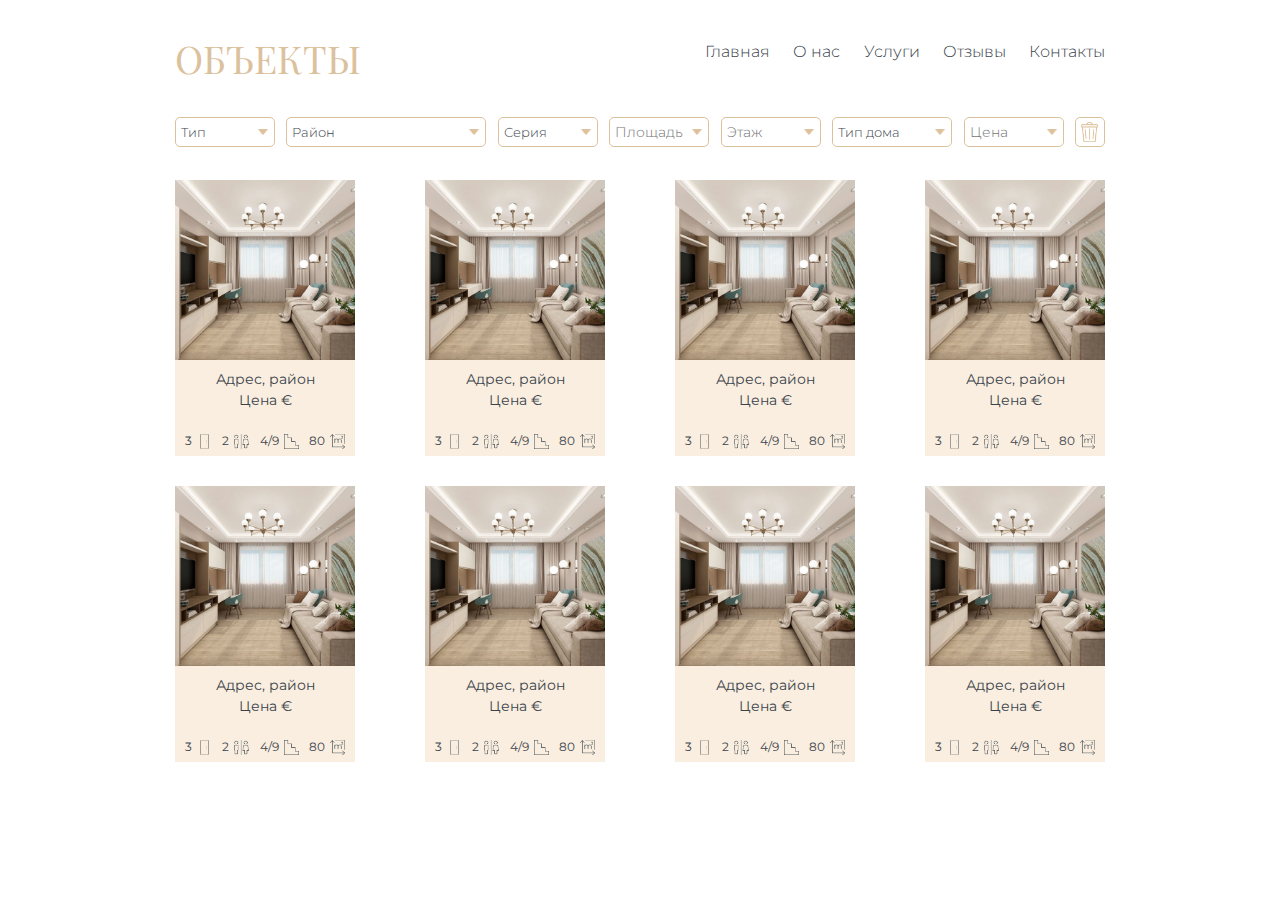
==== properties.html @ 1dbafa7e "Add styling to single_property.html" ====
<!DOCTYPE html>
<html lang="en">
  <head>
    <meta charset="UTF-8" />
    <meta name="viewport" content="width=device-width, initial-scale=1.0" />
    <link href="/styles/pages.css" rel="stylesheet" />
    <link
      href="https://fonts.googleapis.com/css2?family=Montserrat:ital,wght@0,100..900;1,100..900&family=Playfair+Display+SC:ital,wght@0,400;0,700;0,900;1,400;1,700;1,900&family=Playfair:ital,opsz,wght@0,5..1200,300..900;1,5..1200,300..900&display=swap"
      rel="stylesheet"
    />
    <title>Vita Estate Properties</title>
  </head>
  <body>
    <main>
      <section class="filter_section">
        <div>
            <h1 class="gallery_heading">ОБЪЕКТЫ</h1>
            <nav class="properties_navigation">
                <ul class="nav_options">
                  <li><a href="index.html#home">Главная</a></li>
                  <li><a href="index.html#about">О нас</a></li>
                  <li><a href="index.html#services">Услуги</a></li>
                  <li><a href="index.html#feedback">Отзывы</a></li>
                  <li><a href="index.html#contact">Контакты</a></li>
                </ul>
              </nav>
        </div>
        <fieldset class="filter">
          <!-- <label for="type">Тип</label> -->
          <select
            class="filter_type"
            id="type_category"
            name="type"
            placeholder="Тип"
            aria-label="type"
          >
            <option value="" disabled selected>Тип</option>
            <option value="Серийные пр.">Серийные пр.</option>
            <option value="Новые пр.">Новые пр.</option>
            <option value="Дома">Дома</option>
            <option value="Участки">Участки</option>
            <option value="Все">Все</option>
          </select>

          <!-- <label for="region">Район:</label> -->
          <select
            class="filter_region"
            id="region"
            name="region"
            placeholder="Район: "
            aria-label="region"
          >
            <option value="" disabled selected>Район</option>
            <option value="Центр">Центр</option>
            <option value="Агенскалнс">Агенскалнс</option>
            <option value="Аплокциемс">Аплокциемс</option>
            <option value="Берги">Берги</option>
            <option value="Биекенсала">Биекенсала</option>
            <option value="Биерини">Биерини</option>
            <option value="Болдерая">Болдерая</option>
            <option value="Брекши">Брекши</option>
            <option value="Вецаки">Вецаки</option>
            <option value="Вецдаугава">Вецдаугава</option>
            <option value="Вецмилгравис">Вецмилгравис</option>
            <option value="Вецрига">Вецрига</option>
            <option value="Волери">Волери</option>
            <option value="Гризинькалнс">Гризинькалнс</option>
            <option value="Дарзини">Дарзини</option>
            <option value="Дарзциемс">Дарзциемс</option>
            <option value="Даугавгрива">Даугавгрива</option>
            <option value="Дзегужкалнс">Дзегужкалнс</option>
            <option value="Дрейлини">Дрейлини</option>
            <option value="Закюсала">Закюсала</option>
            <option value="Засулаукс">Засулаукс</option>
            <option value="Зиепниекалнс">Зиепниекалнс</option>
            <option value="Золитуде">Золитуде</option>
            <option value="Ильгюциемс">Ильгюциемс</option>
            <option value="Иманта">Иманта</option>
            <option value="Катлакалнс">Катлакалнс</option>
            <option value="Кенгарагс">Кенгарагс</option>
            <option value="Кипсала">Кипсала</option>
            <option value="Кливерсала">Кливерсала</option>
            <option value="Кундзиньсала">Кундзиньсала</option>
            <option value="Луцавсала">Луцавсала</option>
            <option value="Мангали">Мангали</option>
            <option value="Мангальсала">Мангальсала</option>
            <option value="Межапарк">Межапарк</option>
            <option value="Межциемс">Межциемс</option>
            <option value="Плявниеки">Плявниеки</option>
            <option value="Пурвциемс">Пурвциемс</option>
            <option value="р-н ул. Краста">р-н ул. Краста</option>
            <option value="р-н ул. Латгалес">р-н ул. Латгалес</option>
            <option value="Румбула">Румбула</option>
            <option value="Саркандаугава">Саркандаугава</option>
            <option value="Тейка">Тейка</option>
            <option value="Торнякалнс">Торнякалнс</option>
            <option value="Трисциемс">Трисциемс</option>
            <option value="Чиекуркалнс">Чиекуркалнс</option>
            <option value="Шампетерис-Плескодале">Шампетерис-Плескодале</option>
            <option value="Шкиротава">Шкиротава</option>
            <option value="Югла">Югла</option>
            <option value="Яняварти">Яняварти</option>
            <option value="Яунмилгравис">Яунмилгравис</option>
            <option value="Яунциемс">Яунциемс</option>
            <option value="VEF">VEF</option>
            <option value="Другой">Другой</option>
            <option value="Все">Все</option>
          </select>

          <!-- <label for="housing_series">Серия</label> -->
          <select
            class="filter_series"
            id="housing_series"
            name="series"
            placeholder="Серия"
            aria-label="housing series"
          >
            <option value="" disabled selected>Серия</option>
            <option value="103">103</option>
            <option value="104">104</option>
            <option value="119">119</option>
            <option value="467">467</option>
            <option value="602">602</option>
            <option value="Дов. дом">Дов. дом</option>
            <option value="Лит. пр.">Лит. пр.</option>
            <option value="М. сем.">М. сем.</option>
            <option value="Рекон.">Рекон.</option>
            <option value="Спец. пр.">Спец. пр.</option>
            <option value="Сталинка">Сталинка</option>
            <option value="Хрущ.">Хрущ.</option>
            <option value="Ч. дом">Ч. дом</option>
            <option value="Чеш. пр.">Чеш. пр.</option>
            <option value="Нов.">Нов.</option>
            <option value="Все">Все</option>
          </select>

          <!-- <label for="filter_area">Площадь: </label> -->
          <input
            class="filter_area"
            type="number"
            id="filter_area"
            name="area"
            min="1"
            max="99999999"
            placeholder="Площадь"
            aria-label="area"
          />

          <!-- <label for="level">Этаж</label> -->
          <input
            class="filter_level"
            type="number"
            id="level"
            name="level"
            placeholder="Этаж"
            aria-label="level"
          />

          <!-- <label for="housing_type">Тип дома</label> -->
          <select
            class="filter_housing_type"
            id="housing_type"
            name="housing type"
            placeholder="Тип дома"
            aria-label="housing type"
          >
            <option value="" disabled selected>Тип дома</option>
            <option value="Кирпичный">Кирпичный</option>
            <option value="Панельный">Панельный</option>
            <option value="Газоблок">Газоблок</option>
            <option value="Деревянный">Деревянный</option>
            <option value="Модульный">Модульный</option>
            <option value="Контейнер">Контейнер</option>
            <option value="Другое">Другое</option>
            <option value="Все">Все</option>
          </select>

          <!-- <label for="filter_price">Цена: </label> -->
          <input
            class="filter_price"
            type="number"
            id="filter_price"
            name="price"
            min="1"
            max="99999999"
            placeholder="Цена"
            aria-label="price"
          />

          <button class="bin" type="reset" aria-label="reset filter">
            <img
              src="/resources/Окно объекты/мусорник.png"
              alt="reset filter"
            />
          </button>
        </fieldset>
      </section>

      <section class="short_preview gallery">
        <article>
          <a href="">
            <img
              src="/resources/Блок 4 - Объекты/dizain-kvartir-4.webp"
              alt="apartment inside view"
            />
          </a>
          <p>
            Адрес, район<br />
            Цена €
          </p>
          <div class="property_icons">
            <span>
              <p>3</p>
              <img
                src="/resources/Блок 4 - Объекты/дверь.png"
                alt="door icon"
              />
            </span>

            <span>
              <p>2</p>
              <img
                src="/resources/Блок 4 - Объекты/санузел.png"
                alt="wc icon"
              />
            </span>

            <span>
              <p>4/9</p>
              <img
                src="/resources/Блок 4 - Объекты/этаж.png"
                alt="ladder icon"
              />
            </span>

            <span>
              <p>80</p>
              <img
                src="/resources/Блок 4 - Объекты/площадь.png"
                alt="area icon"
              />
            </span>
          </div>
        </article>

        <article>
          <a href="">
            <img
              src="/resources/Блок 4 - Объекты/dizain-kvartir-4.webp"
              alt="apartment inside view"
            />
          </a>
          <p>
            Адрес, район<br />
            Цена €
          </p>
          <div class="property_icons">
            <span>
              <p>3</p>
              <img
                src="/resources/Блок 4 - Объекты/дверь.png"
                alt="door icon"
              />
            </span>

            <span>
              <p>2</p>
              <img
                src="/resources/Блок 4 - Объекты/санузел.png"
                alt="wc icon"
              />
            </span>

            <span>
              <p>4/9</p>
              <img
                src="/resources/Блок 4 - Объекты/этаж.png"
                alt="ladder icon"
              />
            </span>

            <span>
              <p>80</p>
              <img
                src="/resources/Блок 4 - Объекты/площадь.png"
                alt="area icon"
              />
            </span>
          </div>
        </article>

        <article>
          <a href="">
            <img
              src="/resources/Блок 4 - Объекты/dizain-kvartir-4.webp"
              alt="apartment inside view"
            />
          </a>
          <p>
            Адрес, район<br />
            Цена €
          </p>
          <div class="property_icons">
            <span>
              <p>3</p>
              <img
                src="/resources/Блок 4 - Объекты/дверь.png"
                alt="door icon"
              />
            </span>

            <span>
              <p>2</p>
              <img
                src="/resources/Блок 4 - Объекты/санузел.png"
                alt="wc icon"
              />
            </span>

            <span>
              <p>4/9</p>
              <img
                src="/resources/Блок 4 - Объекты/этаж.png"
                alt="ladder icon"
              />
            </span>

            <span>
              <p>80</p>
              <img
                src="/resources/Блок 4 - Объекты/площадь.png"
                alt="area icon"
              />
            </span>
          </div>
        </article>

        <article>
          <a href="">
            <img
              src="/resources/Блок 4 - Объекты/dizain-kvartir-4.webp"
              alt="apartment inside view"
            />
          </a>
          <p>
            Адрес, район<br />
            Цена €
          </p>
          <div class="property_icons">
            <span>
              <p>3</p>
              <img
                src="/resources/Блок 4 - Объекты/дверь.png"
                alt="door icon"
              />
            </span>

            <span>
              <p>2</p>
              <img
                src="/resources/Блок 4 - Объекты/санузел.png"
                alt="wc icon"
              />
            </span>

            <span>
              <p>4/9</p>
              <img
                src="/resources/Блок 4 - Объекты/этаж.png"
                alt="ladder icon"
              />
            </span>

            <span>
              <p>80</p>
              <img
                src="/resources/Блок 4 - Объекты/площадь.png"
                alt="area icon"
              />
            </span>
          </div>
        </article>

        <article>
          <a href="">
            <img
              src="/resources/Блок 4 - Объекты/dizain-kvartir-4.webp"
              alt="apartment inside view"
            />
          </a>
          <p>
            Адрес, район<br />
            Цена €
          </p>
          <div class="property_icons">
            <span>
              <p>3</p>
              <img
                src="/resources/Блок 4 - Объекты/дверь.png"
                alt="door icon"
              />
            </span>

            <span>
              <p>2</p>
              <img
                src="/resources/Блок 4 - Объекты/санузел.png"
                alt="wc icon"
              />
            </span>

            <span>
              <p>4/9</p>
              <img
                src="/resources/Блок 4 - Объекты/этаж.png"
                alt="ladder icon"
              />
            </span>

            <span>
              <p>80</p>
              <img
                src="/resources/Блок 4 - Объекты/площадь.png"
                alt="area icon"
              />
            </span>
          </div>
        </article>

        <article>
          <a href="">
            <img
              src="/resources/Блок 4 - Объекты/dizain-kvartir-4.webp"
              alt="apartment inside view"
            />
          </a>
          <p>
            Адрес, район<br />
            Цена €
          </p>
          <div class="property_icons">
            <span>
              <p>3</p>
              <img
                src="/resources/Блок 4 - Объекты/дверь.png"
                alt="door icon"
              />
            </span>

            <span>
              <p>2</p>
              <img
                src="/resources/Блок 4 - Объекты/санузел.png"
                alt="wc icon"
              />
            </span>

            <span>
              <p>4/9</p>
              <img
                src="/resources/Блок 4 - Объекты/этаж.png"
                alt="ladder icon"
              />
            </span>

            <span>
              <p>80</p>
              <img
                src="/resources/Блок 4 - Объекты/площадь.png"
                alt="area icon"
              />
            </span>
          </div>
        </article>

        <article>
          <a href="">
            <img
              src="/resources/Блок 4 - Объекты/dizain-kvartir-4.webp"
              alt="apartment inside view"
            />
          </a>
          <p>
            Адрес, район<br />
            Цена €
          </p>
          <div class="property_icons">
            <span>
              <p>3</p>
              <img
                src="/resources/Блок 4 - Объекты/дверь.png"
                alt="door icon"
              />
            </span>

            <span>
              <p>2</p>
              <img
                src="/resources/Блок 4 - Объекты/санузел.png"
                alt="wc icon"
              />
            </span>

            <span>
              <p>4/9</p>
              <img
                src="/resources/Блок 4 - Объекты/этаж.png"
                alt="ladder icon"
              />
            </span>

            <span>
              <p>80</p>
              <img
                src="/resources/Блок 4 - Объекты/площадь.png"
                alt="area icon"
              />
            </span>
          </div>
        </article>

        <article>
          <a href="">
            <img
              src="/resources/Блок 4 - Объекты/dizain-kvartir-4.webp"
              alt="apartment inside view"
            />
          </a>
          <p>
            Адрес, район<br />
            Цена €
          </p>
          <div class="property_icons">
            <span>
              <p>3</p>
              <img
                src="/resources/Блок 4 - Объекты/дверь.png"
                alt="door icon"
              />
            </span>

            <span>
              <p>2</p>
              <img
                src="/resources/Блок 4 - Объекты/санузел.png"
                alt="wc icon"
              />
            </span>

            <span>
              <p>4/9</p>
              <img
                src="/resources/Блок 4 - Объекты/этаж.png"
                alt="ladder icon"
              />
            </span>

            <span>
              <p>80</p>
              <img
                src="/resources/Блок 4 - Объекты/площадь.png"
                alt="area icon"
              />
            </span>
          </div>
        </article>
      </section>
    </main>

    <script src="js/script.js"></script>
  </body>
</html>
---- styles/pages.css ----
/* ================================
   PROPERTIES.HTML PAGE STYLING
   ================================ */
* {
    margin: 0;
    padding: 0;
}

html {
    scroll-behavior: smooth;
    background-color: #FFFFFF;
}

body {
    width: 100vw;
    overflow-x: hidden;
}

main {
    display: flex;
    flex-direction: column;
    align-items: center;
    justify-content: center;
    width: 1000px;
    margin: 0 auto;
}

.filter_section {
    display: flex;
    flex-direction: column;
    align-items: center;
    height: 150px;
    margin-top: 30px;
}

.filter_section > div {
    display: flex;
    align-items: center;
    justify-content: space-between;
    flex-wrap: wrap;
    width: 930px;
}

.properties_navigation {
    margin-bottom: 45px;
}

.properties_navigation .nav_options {
    width: 400px;
}

.nav_options {
    display: flex;
    justify-content: space-between;
    align-items: center;
    width: 550px;
}

.nav_options li {
    list-style-type: none;
    text-shadow: 1px 1px 1px rgb(119, 119, 119);
}

a {
    text-decoration: none;
    color: white;
    font-family: 'Montserrat', sans-serif;
}

.properties_navigation a {
    color: #39434C;
    text-shadow: none;
    font-weight: 300;
}

.short_preview {
    display: flex;
    justify-content: space-around;
    width: 850px;
}

.short_preview img {
    width: 180px;
    height: auto;
    transition: transform 0.3s ease, opacity 0.3s ease;
}

.short_preview img:hover {
    cursor: pointer;
    transform: scale(1.1);
    opacity: 1;
}

.short_preview p {
    font-family: 'Montserrat', sans-serif;
    font-size: 14px;
    line-height: 150%;
    color: #39434C;
    margin: 5px 0;
    text-align: center;
}

.short_preview > div {
    width: 180px;
    height: 280px;
    background: white;
}

.property_icons img {
    width: 15px;
    height: 15px;
}

.property_icons {
    display: flex;
    justify-content: space-around;
    margin: 15px 5px 0;
    height: 30px;
}

.property_icons p {
    font-size: 12px;
    margin-right: 5px;
}

.property_icons span {
    display: flex;
    align-items: center;
}

.gallery {
    width: 950px;
    flex-wrap: wrap;
    align-items: center;
    gap: 30px 50px;
}

.gallery_heading {
    font-family: 'Playfair Display SC';
    font-weight: 100;
    font-size: 38px;
    color: #DCC19D;
    margin-bottom: 30px;
    line-height: 150%;
}

.gallery article {
    background-color: rgb(249, 238, 223);
}

/* Filter field styling */
.filter {
    display: flex;
    align-items: center;
    justify-content: space-between;
    border: none;
    width: 930px;
}

.filter select,
.filter input {
    box-sizing: border-box;
    border: #DCC19D solid 1px;
    border-radius: 5px;
    appearance: none;
    -webkit-appearance: none;
    -moz-appearance: none;
    padding-left: 5px;
    cursor: pointer;
    background: url('/resources/Окно\ объекты/галочка для выбора фильтра.png') no-repeat right 6px center;
    background-size: 10px;
    font-family: 'Montserrat',sans-serif;
    color: #39434C;
    height: 30px;
    font-weight: 300;
    padding-right: 20px;
}

.bin img {
    width: 17px;
    height: 20px;
}

.bin {
    box-sizing: border-box;
    border: #DCC19D solid 1px;
    border-radius: 5px;
    width: 30px;
    height: 30px;
    display: flex;
    align-items: center;
    justify-content: center;
    background-color: white;
}

.filter_region {
    width: 200px;
}

select::-ms-expand {
    display: none;
}

.filter_type,
.filter_series {
    width: 100px;
}

.filter_housing_type {
    width: 120px;
}

.filter_area,
.filter_level,
.filter_price {
    all: unset;
    width: 100px;
    padding: 0 5px 1px;
}

.filter_area::placeholder,
.filter_level::placeholder,
.filter_price::placeholder {
    font-size: 14px;
    margin-left: 5px;
}

input[type="number"]::-webkit-inner-spin-button,
input[type="number"]::-webkit-outer-spin-button {
  -webkit-appearance: none;
  margin: 0;
}

input[type="number"] {
    -moz-appearance: textfield;
  }

/* ================================
   SINGLE_PROPERTY.HTML PAGE STYLING
   ================================ */

.navigation {
    margin: 41px 0 30px;
    position: relative;
    left: 214px;
}

.navigation > .nav_options {
    width: 500px;
}

.main_photo {
    display: flex;
    width: 94%;
    height: 350px;
    justify-content: space-between;
    align-items: center;
}

.main_photo img {
    width: 500px;
    height: auto;
}

.description {
    width: 400px;
    height: 300px;
    display: flex;
    flex-direction: column;
    font-family: 'Montserrat', sans-serif;
    color: #39434C;
}

h5 {
    font-family: 'Montserrat', sans-serif;
    font-size: 26px;
    font-weight: 400;
}

.description > p {
    font-size: 14px;
    margin-top: 3px;
    margin-bottom: 30px;
}

.apartment_specs {
    width: 400px;
    display: flex;
    flex-wrap: wrap;
    justify-content: space-between;
}

.apartment_specs span {
    height: 50px;
    width: 190px;
    display: flex;
    align-items: center;
    font-size: 12px;
}

.apartment_specs p {
    margin-left: 7px;
}

.apartment_specs img {
    width: 30px;
    height: 30px;
}

.all_photo {
    width: inherit;
    display: flex;
    justify-content: space-between;
    margin: 15px 0 20px;
}

.all_photo img {
    width: 120px;
    height: auto;
    transition: transform 0.3s ease, opacity 0.3s ease;
}

.all_photo img:hover {
    cursor: pointer;
    transform: scale(1.1);
    opacity: 1;
}

.property_description {
    font-family: 'Montserrat', sans-serif;
    color: #39434C;
}

.property_description p {
    margin-bottom: 16px;
    text-align: justify;
}

.property_location {
    margin: 20px 0 30px;
}

/* ================================
   FOOTER SECTION STYLING
   ================================ */
footer {
    background-color: #39434C;
    display: flex;
    align-items: flex-end;
    justify-content: space-between;
    padding: 10px 30px 20px;
    width: 100vw;
}

footer p {
    font-family: 'Montserrat', sans-serif;
    color: #E5E3E3;
    font-weight: 200;
}

.left {
    display: flex;
    flex-direction: column;
    align-items: flex-start;
    margin-left: 20px;
}

.footer_logo {
    width: 148px;
    height: auto;
    margin: 10px 0 15px;
}

.phone,
.email {
    margin-bottom: 10px;
    font-weight: 400;
}

.right {
    display: flex;
    flex-direction: column;
    align-items: flex-end;
    text-align: right;
    margin-right: 20px;
}

.right > p {
    margin-top: 50px; 
}
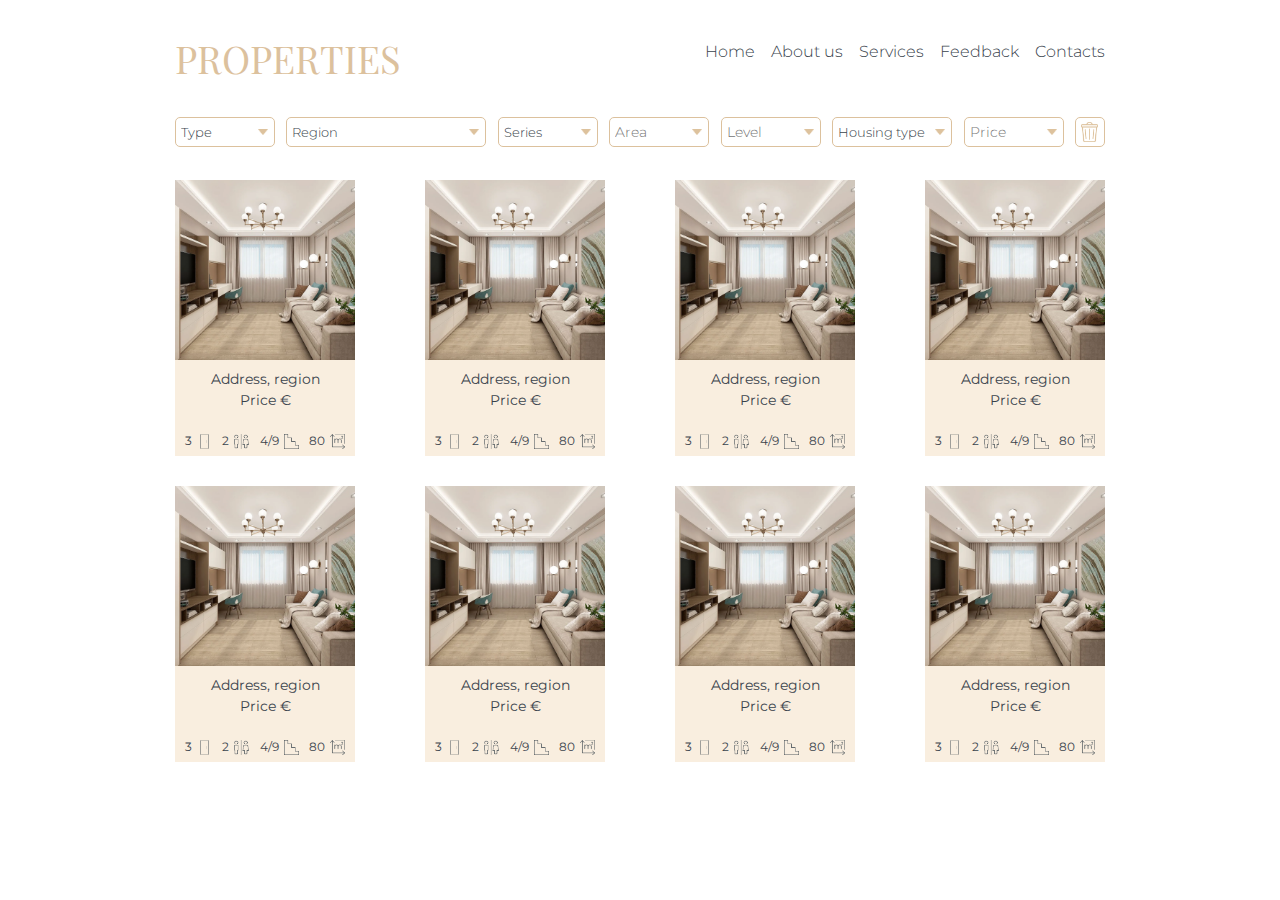
==== commit 0908a8c9: "Add english text" ====
--- a/properties.html
+++ b/properties.html
@@ -14,14 +14,14 @@
     <main>
       <section class="filter_section">
         <div>
-            <h1 class="gallery_heading">ОБЪЕКТЫ</h1>
+            <h1 class="gallery_heading">PROPERTIES</h1>
             <nav class="properties_navigation">
                 <ul class="nav_options">
-                  <li><a href="index.html#home">Главная</a></li>
-                  <li><a href="index.html#about">О нас</a></li>
-                  <li><a href="index.html#services">Услуги</a></li>
-                  <li><a href="index.html#feedback">Отзывы</a></li>
-                  <li><a href="index.html#contact">Контакты</a></li>
+                  <li><a href="index.html#home">Home</a></li>
+                  <li><a href="index.html#about">About us</a></li>
+                  <li><a href="index.html#services">Services</a></li>
+                  <li><a href="index.html#feedback">Feedback</a></li>
+                  <li><a href="index.html#contact">Contacts</a></li>
                 </ul>
               </nav>
         </div>
@@ -31,110 +31,110 @@
             class="filter_type"
             id="type_category"
             name="type"
-            placeholder="Тип"
+            placeholder="Type"
             aria-label="type"
           >
-            <option value="" disabled selected>Тип</option>
-            <option value="Серийные пр.">Серийные пр.</option>
-            <option value="Новые пр.">Новые пр.</option>
-            <option value="Дома">Дома</option>
-            <option value="Участки">Участки</option>
-            <option value="Все">Все</option>
+            <option value="" disabled selected>Type</option>
+            <option value="Serial pr.">Serial pr.</option>
+            <option value="New pr.">New pr.</option>
+            <option value="Houses">Houses</option>
+            <option value="Land">Land</option>
+            <option value="Все">All</option>
           </select>
 
-          <!-- <label for="region">Район:</label> -->
+          <!-- <label for="region">Region:</label> -->
           <select
             class="filter_region"
             id="region"
             name="region"
-            placeholder="Район: "
+            placeholder="Region: "
             aria-label="region"
           >
-            <option value="" disabled selected>Район</option>
-            <option value="Центр">Центр</option>
-            <option value="Агенскалнс">Агенскалнс</option>
-            <option value="Аплокциемс">Аплокциемс</option>
-            <option value="Берги">Берги</option>
-            <option value="Биекенсала">Биекенсала</option>
-            <option value="Биерини">Биерини</option>
-            <option value="Болдерая">Болдерая</option>
-            <option value="Брекши">Брекши</option>
-            <option value="Вецаки">Вецаки</option>
-            <option value="Вецдаугава">Вецдаугава</option>
-            <option value="Вецмилгравис">Вецмилгравис</option>
-            <option value="Вецрига">Вецрига</option>
-            <option value="Волери">Волери</option>
-            <option value="Гризинькалнс">Гризинькалнс</option>
-            <option value="Дарзини">Дарзини</option>
-            <option value="Дарзциемс">Дарзциемс</option>
-            <option value="Даугавгрива">Даугавгрива</option>
-            <option value="Дзегужкалнс">Дзегужкалнс</option>
-            <option value="Дрейлини">Дрейлини</option>
-            <option value="Закюсала">Закюсала</option>
-            <option value="Засулаукс">Засулаукс</option>
-            <option value="Зиепниекалнс">Зиепниекалнс</option>
-            <option value="Золитуде">Золитуде</option>
-            <option value="Ильгюциемс">Ильгюциемс</option>
-            <option value="Иманта">Иманта</option>
-            <option value="Катлакалнс">Катлакалнс</option>
-            <option value="Кенгарагс">Кенгарагс</option>
-            <option value="Кипсала">Кипсала</option>
-            <option value="Кливерсала">Кливерсала</option>
-            <option value="Кундзиньсала">Кундзиньсала</option>
-            <option value="Луцавсала">Луцавсала</option>
-            <option value="Мангали">Мангали</option>
-            <option value="Мангальсала">Мангальсала</option>
-            <option value="Межапарк">Межапарк</option>
-            <option value="Межциемс">Межциемс</option>
-            <option value="Плявниеки">Плявниеки</option>
-            <option value="Пурвциемс">Пурвциемс</option>
-            <option value="р-н ул. Краста">р-н ул. Краста</option>
-            <option value="р-н ул. Латгалес">р-н ул. Латгалес</option>
-            <option value="Румбула">Румбула</option>
-            <option value="Саркандаугава">Саркандаугава</option>
-            <option value="Тейка">Тейка</option>
-            <option value="Торнякалнс">Торнякалнс</option>
-            <option value="Трисциемс">Трисциемс</option>
-            <option value="Чиекуркалнс">Чиекуркалнс</option>
-            <option value="Шампетерис-Плескодале">Шампетерис-Плескодале</option>
-            <option value="Шкиротава">Шкиротава</option>
-            <option value="Югла">Югла</option>
-            <option value="Яняварти">Яняварти</option>
-            <option value="Яунмилгравис">Яунмилгравис</option>
-            <option value="Яунциемс">Яунциемс</option>
+            <option value="" disabled selected>Region</option>
+            <option value="Center">Center</option>
+            <option value="Agenskalns">Agenskalns</option>
+            <option value="Aplokciems">Aplokciems</option>
+            <option value="Bergi">Bergi</option>
+            <option value="Biekensala">Biekensala</option>
+            <option value="Bierini">Bierini</option>
+            <option value="Bolderaja">Bolderaja</option>
+            <option value="Breksi">Breksi</option>
+            <option value="Vecaki">Vecaki</option>
+            <option value="Vecdaugava">Vecdaugava</option>
+            <option value="Vecmilgravis">Vecmilgravis</option>
+            <option value="Vecriga">Vecriga</option>
+            <option value="Voleri">Voleri</option>
+            <option value="Grizinkalns">Grizinkalns</option>
+            <option value="Darzini">Darzini</option>
+            <option value="Darzciems">Darzciems</option>
+            <option value="Daugavgriva">Daugavgriva</option>
+            <option value="Dzeguzkalns">Dzeguzkalns</option>
+            <option value="Dreilini">Dreilini</option>
+            <option value="Zakusala">Zakusala</option>
+            <option value="Zasulauks">Zasulauks</option>
+            <option value="Ziepniekalns">Ziepniekalns</option>
+            <option value="Zolitude">Zolitude</option>
+            <option value="Ilguciems">Ilguciems</option>
+            <option value="Imanta">Imanta</option>
+            <option value="Katlakalns">Katlakalns</option>
+            <option value="Kengarags">Kengarags</option>
+            <option value="Kipsala">Kipsala</option>
+            <option value="Kliversala">Kliversala</option>
+            <option value="Kundzinsala">Kundzinsala</option>
+            <option value="Lucavsala">Lucavsala</option>
+            <option value="Mangali">Mangali</option>
+            <option value="Mangalsala">Mangalsala</option>
+            <option value="Mezaparks">Mezaparks</option>
+            <option value="Mezciems">Mezciems</option>
+            <option value="Plavnieki">Plavnieki</option>
+            <option value="Purvciems">Purvciems</option>
+            <option value="Krasta st.">Krasta st.</option>
+            <option value="Latgales st.">Latgales st.</option>
+            <option value="Rumbula">Rumbula</option>
+            <option value="Sarkandaugava">Sarkandaugava</option>
+            <option value="Teika">Teika</option>
+            <option value="Tornakalns">Tornakalns</option>
+            <option value="Trisciems">Trisciems</option>
+            <option value="Ciekurkalns">Ciekurkalns</option>
+            <option value="Sampeteris-Pleskodale">Sampeteris-Pleskodale</option>
+            <option value="Skirotava">Skirotava</option>
+            <option value="Jugla">Jugla</option>
+            <option value="Janavarti">Janavarti</option>
+            <option value="Jaunmilgravis">Jaunmilgravis</option>
+            <option value="Jaunciems">Jaunciems</option>
             <option value="VEF">VEF</option>
-            <option value="Другой">Другой</option>
-            <option value="Все">Все</option>
+            <option value="Other">Other</option>
+            <option value="All">All</option>
           </select>
 
-          <!-- <label for="housing_series">Серия</label> -->
+          <!-- <label for="housing_series">Series</label> -->
           <select
             class="filter_series"
             id="housing_series"
             name="series"
-            placeholder="Серия"
+            placeholder="Series"
             aria-label="housing series"
           >
-            <option value="" disabled selected>Серия</option>
+            <option value="" disabled selected>Series</option>
             <option value="103">103</option>
             <option value="104">104</option>
             <option value="119">119</option>
             <option value="467">467</option>
             <option value="602">602</option>
-            <option value="Дов. дом">Дов. дом</option>
-            <option value="Лит. пр.">Лит. пр.</option>
-            <option value="М. сем.">М. сем.</option>
-            <option value="Рекон.">Рекон.</option>
-            <option value="Спец. пр.">Спец. пр.</option>
-            <option value="Сталинка">Сталинка</option>
-            <option value="Хрущ.">Хрущ.</option>
-            <option value="Ч. дом">Ч. дом</option>
-            <option value="Чеш. пр.">Чеш. пр.</option>
-            <option value="Нов.">Нов.</option>
-            <option value="Все">Все</option>
+            <option value="Pre-war house">Pre-war house</option>
+            <option value="Lit. pr.">Lit. pr.</option>
+            <option value="Small fam.">Small fam.</option>
+            <option value="Recon.">Recon.</option>
+            <option value="Special. pr.">Special. pr.</option>
+            <option value="Stalinka">Stalinka</option>
+            <option value="Hrush.">Hrush.</option>
+            <option value="Private">Private</option>
+            <option value="Czech. pr.">Czech. pr.</option>
+            <option value="New">New</option>
+            <option value="All">All</option>
           </select>
 
-          <!-- <label for="filter_area">Площадь: </label> -->
+          <!-- <label for="filter_area">Area: </label> -->
           <input
             class="filter_area"
             type="number"
@@ -142,40 +142,40 @@
             name="area"
             min="1"
             max="99999999"
-            placeholder="Площадь"
+            placeholder="Area"
             aria-label="area"
           />
 
-          <!-- <label for="level">Этаж</label> -->
+          <!-- <label for="level">Level</label> -->
           <input
             class="filter_level"
             type="number"
             id="level"
             name="level"
-            placeholder="Этаж"
+            placeholder="Level"
             aria-label="level"
           />
 
-          <!-- <label for="housing_type">Тип дома</label> -->
+          <!-- <label for="housing_type">Housing type</label> -->
           <select
             class="filter_housing_type"
             id="housing_type"
             name="housing type"
-            placeholder="Тип дома"
+            placeholder="Housung type"
             aria-label="housing type"
           >
-            <option value="" disabled selected>Тип дома</option>
-            <option value="Кирпичный">Кирпичный</option>
-            <option value="Панельный">Панельный</option>
-            <option value="Газоблок">Газоблок</option>
-            <option value="Деревянный">Деревянный</option>
-            <option value="Модульный">Модульный</option>
-            <option value="Контейнер">Контейнер</option>
-            <option value="Другое">Другое</option>
-            <option value="Все">Все</option>
+            <option value="" disabled selected>Housing type</option>
+            <option value="Brick">Brick</option>
+            <option value="Panel">Panel</option>
+            <option value="Gas bock">Gas bock</option>
+            <option value="Wooden">Wooden</option>
+            <option value="Modular">Modular</option>
+            <option value="Container">Container</option>
+            <option value="Other">Other</option>
+            <option value="All">All</option>
           </select>
 
-          <!-- <label for="filter_price">Цена: </label> -->
+          <!-- <label for="filter_price">Price: </label> -->
           <input
             class="filter_price"
             type="number"
@@ -183,7 +183,7 @@
             name="price"
             min="1"
             max="99999999"
-            placeholder="Цена"
+            placeholder="Price"
             aria-label="price"
           />
 
@@ -205,8 +205,8 @@
             />
           </a>
           <p>
-            Адрес, район<br />
-            Цена €
+            Address, region<br />
+            Price €
           </p>
           <div class="property_icons">
             <span>
@@ -251,8 +251,8 @@
             />
           </a>
           <p>
-            Адрес, район<br />
-            Цена €
+            Address, region<br />
+            Price €
           </p>
           <div class="property_icons">
             <span>
@@ -297,8 +297,8 @@
             />
           </a>
           <p>
-            Адрес, район<br />
-            Цена €
+            Address, region<br />
+            Price €
           </p>
           <div class="property_icons">
             <span>
@@ -343,8 +343,8 @@
             />
           </a>
           <p>
-            Адрес, район<br />
-            Цена €
+            Address, region<br />
+            Price €
           </p>
           <div class="property_icons">
             <span>
@@ -389,8 +389,8 @@
             />
           </a>
           <p>
-            Адрес, район<br />
-            Цена €
+            Address, region<br />
+            Price €
           </p>
           <div class="property_icons">
             <span>
@@ -435,100 +435,100 @@
             />
           </a>
           <p>
-            Адрес, район<br />
-            Цена €
-          </p>
-          <div class="property_icons">
-            <span>
-              <p>3</p>
-              <img
-                src="/resources/Блок 4 - Объекты/дверь.png"
-                alt="door icon"
-              />
-            </span>
-
-            <span>
-              <p>2</p>
-              <img
-                src="/resources/Блок 4 - Объекты/санузел.png"
-                alt="wc icon"
-              />
-            </span>
-
-            <span>
-              <p>4/9</p>
-              <img
-                src="/resources/Блок 4 - Объекты/этаж.png"
-                alt="ladder icon"
-              />
-            </span>
-
-            <span>
-              <p>80</p>
-              <img
-                src="/resources/Блок 4 - Объекты/площадь.png"
-                alt="area icon"
-              />
-            </span>
-          </div>
-        </article>
-
-        <article>
-          <a href="">
-            <img
-              src="/resources/Блок 4 - Объекты/dizain-kvartir-4.webp"
-              alt="apartment inside view"
-            />
-          </a>
-          <p>
-            Адрес, район<br />
-            Цена €
-          </p>
-          <div class="property_icons">
-            <span>
-              <p>3</p>
-              <img
-                src="/resources/Блок 4 - Объекты/дверь.png"
-                alt="door icon"
-              />
-            </span>
-
-            <span>
-              <p>2</p>
-              <img
-                src="/resources/Блок 4 - Объекты/санузел.png"
-                alt="wc icon"
-              />
-            </span>
-
-            <span>
-              <p>4/9</p>
-              <img
-                src="/resources/Блок 4 - Объекты/этаж.png"
-                alt="ladder icon"
-              />
-            </span>
-
-            <span>
-              <p>80</p>
-              <img
-                src="/resources/Блок 4 - Объекты/площадь.png"
-                alt="area icon"
-              />
-            </span>
-          </div>
-        </article>
-
-        <article>
-          <a href="">
-            <img
-              src="/resources/Блок 4 - Объекты/dizain-kvartir-4.webp"
-              alt="apartment inside view"
-            />
-          </a>
-          <p>
-            Адрес, район<br />
-            Цена €
+            Address, region<br />
+            Price €
+          </p>
+          <div class="property_icons">
+            <span>
+              <p>3</p>
+              <img
+                src="/resources/Блок 4 - Объекты/дверь.png"
+                alt="door icon"
+              />
+            </span>
+
+            <span>
+              <p>2</p>
+              <img
+                src="/resources/Блок 4 - Объекты/санузел.png"
+                alt="wc icon"
+              />
+            </span>
+
+            <span>
+              <p>4/9</p>
+              <img
+                src="/resources/Блок 4 - Объекты/этаж.png"
+                alt="ladder icon"
+              />
+            </span>
+
+            <span>
+              <p>80</p>
+              <img
+                src="/resources/Блок 4 - Объекты/площадь.png"
+                alt="area icon"
+              />
+            </span>
+          </div>
+        </article>
+
+        <article class="hide">
+          <a href="">
+            <img
+              src="/resources/Блок 4 - Объекты/dizain-kvartir-4.webp"
+              alt="apartment inside view"
+            />
+          </a>
+          <p>
+            Address, region<br />
+            Price €
+          </p>
+          <div class="property_icons">
+            <span>
+              <p>3</p>
+              <img
+                src="/resources/Блок 4 - Объекты/дверь.png"
+                alt="door icon"
+              />
+            </span>
+
+            <span>
+              <p>2</p>
+              <img
+                src="/resources/Блок 4 - Объекты/санузел.png"
+                alt="wc icon"
+              />
+            </span>
+
+            <span>
+              <p>4/9</p>
+              <img
+                src="/resources/Блок 4 - Объекты/этаж.png"
+                alt="ladder icon"
+              />
+            </span>
+
+            <span>
+              <p>80</p>
+              <img
+                src="/resources/Блок 4 - Объекты/площадь.png"
+                alt="area icon"
+              />
+            </span>
+          </div>
+        </article>
+
+        <article class="hide">
+          <a href="">
+            <img
+              src="/resources/Блок 4 - Объекты/dizain-kvartir-4.webp"
+              alt="apartment inside view"
+            />
+          </a>
+          <p>
+            Address, region<br />
+            Price €
           </p>
           <div class="property_icons">
             <span>
--- a/styles/pages.css
+++ b/styles/pages.css
@@ -232,7 +232,7 @@
 }
 
 input[type="number"] {
-    -moz-appearance: textfield;
+    appearance: textfield;
   }
 
 /* ================================
@@ -388,3 +388,225 @@
 .right > p {
     margin-top: 50px; 
 }
+
+@media (max-width: 390px) {
+    main,
+    .filter_section > div,
+    .filter_section,
+    .short_preview,
+    .filter,
+    .nav_options,
+    .properties_navigation,
+    .main_photo,
+    .property_location,
+    iframe {
+        width: 100vw;
+    }
+
+    .filter_section,
+    .properties_navigation {
+        display: flex;
+        align-items: center;
+    }
+
+    .filter_section {
+        height: 300px;
+    }
+
+    .filter_section div {
+        display: flex;
+        flex-direction: column;
+        
+    }
+
+    .filter {
+        flex-wrap: wrap;
+        box-sizing: border-box;
+        padding: 0 20px;
+    }
+
+    .filter select, 
+    .filter input,
+    .bin {
+        margin: 5px;
+    }
+
+    .properties_navigation {
+        box-sizing: border-box;
+        padding: 10px;
+        margin-bottom: 30px;
+    }
+
+    .gallery_heading {
+        margin-bottom: 10px;
+    }
+
+    .gallery {
+        display: flex;
+        flex-wrap: wrap;
+        align-items: center;
+        gap: 30px 0;
+    }
+
+    .navigation {
+        box-sizing: border-box;
+        position: inherit;
+        padding: 10px 25px;
+    }
+
+    .nav_options {
+        width: 500px;
+        margin: 0;
+    }
+
+    .main_photo {
+        flex-direction: column;
+        justify-content: center;
+        height: 500px;
+    }
+
+    .main_photo img {
+        box-sizing: border-box;
+        margin: 0;
+        padding: 0 10px;
+        width: 100vw;
+    }
+
+    .description {
+        box-sizing: border-box;
+        align-items: center;
+        padding: 0 10px;
+        margin: 0;
+        width: 100vw;
+    }
+
+    .apartment_specs {
+        box-sizing: border-box;
+        margin: 0;
+        width: 390px;
+        gap: 5px 5px;
+        padding: 10px;
+    }
+
+    .apartment_specs span img {
+        width: 30px;
+        height: 30px;
+        padding: 0;
+    }
+
+    .apartment_specs span {
+        width: 170px;
+    }
+
+    .hide_on_mobile {
+        display: none;
+    }
+
+    .all_photo {
+        box-sizing: border-box;
+        padding: 0 10px;
+    }
+
+    .description > p {
+        margin: 3px 0 15px;
+    }
+    
+    .property_description {
+        box-sizing: border-box;
+        padding: 0 10px;
+    }
+
+    footer {
+        width: auto;
+        padding: 0 10px 10px;
+    }
+
+    .footer_logo {
+        width: 100px;
+        height: auto;
+    }
+
+}
+
+@media (max-width: 768px) {
+    .filter_section,
+    main,
+    footer,
+    iframe,
+    .main_photo,
+    .gallery,
+    .filter {
+        width: 100vw;
+    }
+
+    .filter_section div {
+        box-sizing: border-box;
+        width: 100vw;
+    }
+
+    .filter_section {
+        padding-bottom: 20px;
+        margin-bottom: 30px;
+    }
+
+    .gallery_heading {
+        margin: 0 20px 30px;
+    }
+
+    .nav_options {
+        margin: 0 20px;
+    }
+
+    .navigation {
+        position: inherit;
+    }
+
+    .filter {
+        flex-wrap: wrap;
+        box-sizing: border-box;
+        padding: 0 20px;
+        justify-content: center;
+    }
+
+    .filter select,
+    .filter input {
+        margin: 5px 10px;
+    }
+
+    .description {
+        margin-left: 15px;
+    }
+
+    .apartment_specs {
+        flex-wrap: wrap;
+        width: auto;
+    }
+
+    .apartment_specs span {
+        width: 120px;
+    }
+
+    .all_photo {
+        justify-content: space-around;
+    }
+
+    .hide {
+        display: none;
+    }
+
+    .property_description {
+        padding: 0 20px;
+    }
+
+    footer {
+        box-sizing: border-box;
+        padding: 10px 10px 20px;
+    }
+}
+
+@media (max-width: 1024px) {
+    footer {
+        box-sizing: border-box;
+        width: 100vw;
+    }
+}
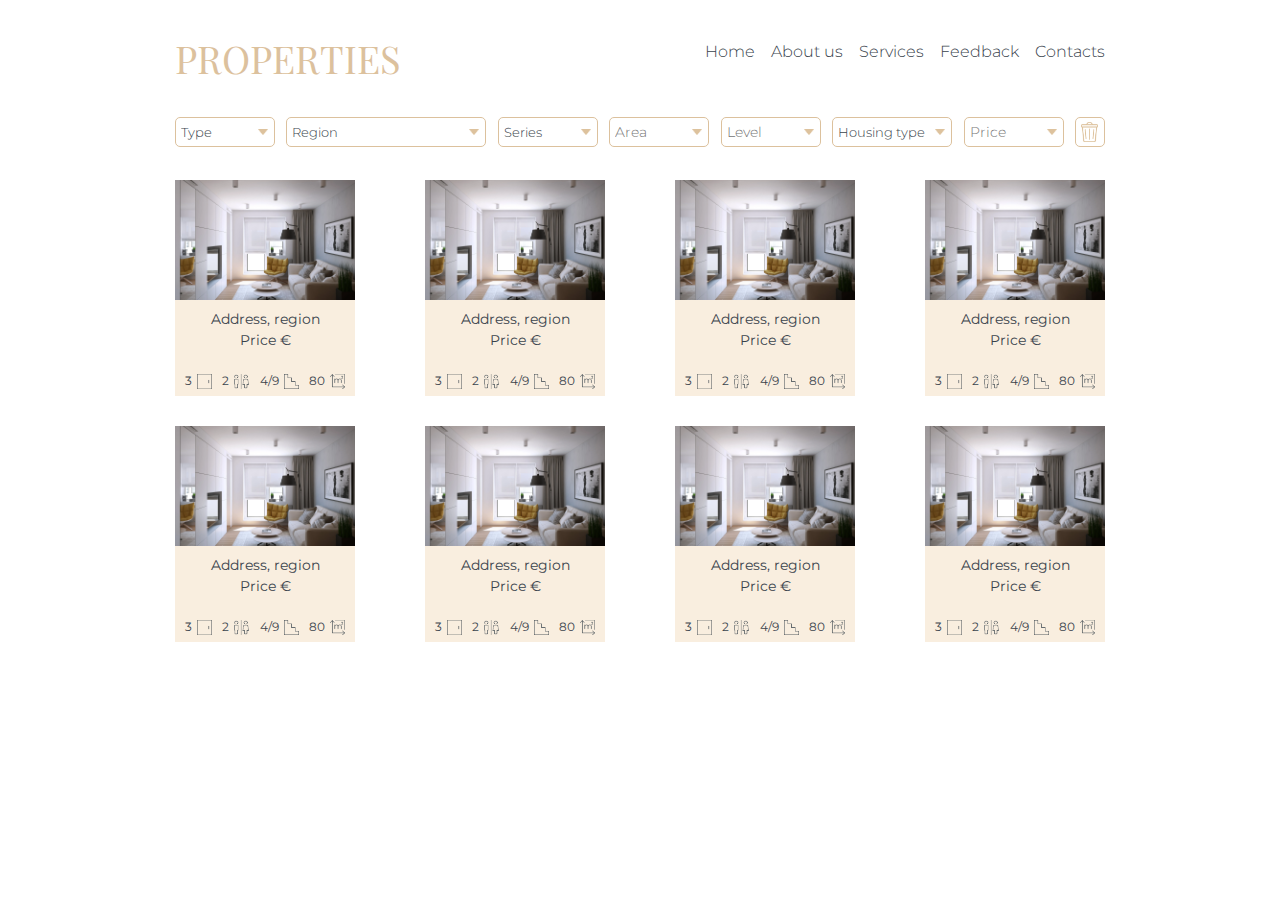
==== commit 99e80a2e: "Rename files and folders" ====
--- a/properties.html
+++ b/properties.html
@@ -3,7 +3,7 @@
   <head>
     <meta charset="UTF-8" />
     <meta name="viewport" content="width=device-width, initial-scale=1.0" />
-    <link href="/styles/pages.css" rel="stylesheet" />
+    <link href="styles/pages.css" rel="stylesheet" />
     <link
       href="https://fonts.googleapis.com/css2?family=Montserrat:ital,wght@0,100..900;1,100..900&family=Playfair+Display+SC:ital,wght@0,400;0,700;0,900;1,400;1,700;1,900&family=Playfair:ital,opsz,wght@0,5..1200,300..900;1,5..1200,300..900&display=swap"
       rel="stylesheet"
@@ -189,7 +189,7 @@
 
           <button class="bin" type="reset" aria-label="reset filter">
             <img
-              src="/resources/Окно объекты/мусорник.png"
+              src="resources/Properties page/bin.png"
               alt="reset filter"
             />
           </button>
@@ -200,43 +200,43 @@
         <article>
           <a href="">
             <img
-              src="/resources/Блок 4 - Объекты/dizain-kvartir-4.webp"
-              alt="apartment inside view"
-            />
-          </a>
-          <p>
-            Address, region<br />
-            Price €
-          </p>
-          <div class="property_icons">
-            <span>
-              <p>3</p>
-              <img
-                src="/resources/Блок 4 - Объекты/дверь.png"
-                alt="door icon"
-              />
-            </span>
-
-            <span>
-              <p>2</p>
-              <img
-                src="/resources/Блок 4 - Объекты/санузел.png"
-                alt="wc icon"
-              />
-            </span>
-
-            <span>
-              <p>4/9</p>
-              <img
-                src="/resources/Блок 4 - Объекты/этаж.png"
-                alt="ladder icon"
-              />
-            </span>
-
-            <span>
-              <p>80</p>
-              <img
-                src="/resources/Блок 4 - Объекты/площадь.png"
+              src="resources/Single Property page/dizain-kvartir-67.webp"
+              alt="apartment inside view"
+            />
+          </a>
+          <p>
+            Address, region<br />
+            Price €
+          </p>
+          <div class="property_icons">
+            <span>
+              <p>3</p>
+              <img
+                src="resources/Properties page/door.png"
+                alt="door icon"
+              />
+            </span>
+
+            <span>
+              <p>2</p>
+              <img
+                src="resources/Properties page/vc.png"
+                alt="wc icon"
+              />
+            </span>
+
+            <span>
+              <p>4/9</p>
+              <img
+                src="resources/Properties page/level.png"
+                alt="ladder icon"
+              />
+            </span>
+
+            <span>
+              <p>80</p>
+              <img
+                src="resources/Properties page/area.png"
                 alt="area icon"
               />
             </span>
@@ -246,43 +246,43 @@
         <article>
           <a href="">
             <img
-              src="/resources/Блок 4 - Объекты/dizain-kvartir-4.webp"
-              alt="apartment inside view"
-            />
-          </a>
-          <p>
-            Address, region<br />
-            Price €
-          </p>
-          <div class="property_icons">
-            <span>
-              <p>3</p>
-              <img
-                src="/resources/Блок 4 - Объекты/дверь.png"
-                alt="door icon"
-              />
-            </span>
-
-            <span>
-              <p>2</p>
-              <img
-                src="/resources/Блок 4 - Объекты/санузел.png"
-                alt="wc icon"
-              />
-            </span>
-
-            <span>
-              <p>4/9</p>
-              <img
-                src="/resources/Блок 4 - Объекты/этаж.png"
-                alt="ladder icon"
-              />
-            </span>
-
-            <span>
-              <p>80</p>
-              <img
-                src="/resources/Блок 4 - Объекты/площадь.png"
+              src="resources/Single Property page/dizain-kvartir-67.webp"
+              alt="apartment inside view"
+            />
+          </a>
+          <p>
+            Address, region<br />
+            Price €
+          </p>
+          <div class="property_icons">
+            <span>
+              <p>3</p>
+              <img
+                src="resources/Properties page/door.png"
+                alt="door icon"
+              />
+            </span>
+
+            <span>
+              <p>2</p>
+              <img
+                src="resources/Properties page/vc.png"
+                alt="wc icon"
+              />
+            </span>
+
+            <span>
+              <p>4/9</p>
+              <img
+                src="resources/Properties page/level.png"
+                alt="ladder icon"
+              />
+            </span>
+
+            <span>
+              <p>80</p>
+              <img
+                src="resources/Properties page/area.png"
                 alt="area icon"
               />
             </span>
@@ -292,43 +292,43 @@
         <article>
           <a href="">
             <img
-              src="/resources/Блок 4 - Объекты/dizain-kvartir-4.webp"
-              alt="apartment inside view"
-            />
-          </a>
-          <p>
-            Address, region<br />
-            Price €
-          </p>
-          <div class="property_icons">
-            <span>
-              <p>3</p>
-              <img
-                src="/resources/Блок 4 - Объекты/дверь.png"
-                alt="door icon"
-              />
-            </span>
-
-            <span>
-              <p>2</p>
-              <img
-                src="/resources/Блок 4 - Объекты/санузел.png"
-                alt="wc icon"
-              />
-            </span>
-
-            <span>
-              <p>4/9</p>
-              <img
-                src="/resources/Блок 4 - Объекты/этаж.png"
-                alt="ladder icon"
-              />
-            </span>
-
-            <span>
-              <p>80</p>
-              <img
-                src="/resources/Блок 4 - Объекты/площадь.png"
+              src="resources/Single Property page/dizain-kvartir-67.webp"
+              alt="apartment inside view"
+            />
+          </a>
+          <p>
+            Address, region<br />
+            Price €
+          </p>
+          <div class="property_icons">
+            <span>
+              <p>3</p>
+              <img
+                src="resources/Properties page/door.png"
+                alt="door icon"
+              />
+            </span>
+
+            <span>
+              <p>2</p>
+              <img
+                src="resources/Properties page/vc.png"
+                alt="wc icon"
+              />
+            </span>
+
+            <span>
+              <p>4/9</p>
+              <img
+                src="resources/Properties page/level.png"
+                alt="ladder icon"
+              />
+            </span>
+
+            <span>
+              <p>80</p>
+              <img
+                src="resources/Properties page/area.png"
                 alt="area icon"
               />
             </span>
@@ -338,43 +338,43 @@
         <article>
           <a href="">
             <img
-              src="/resources/Блок 4 - Объекты/dizain-kvartir-4.webp"
-              alt="apartment inside view"
-            />
-          </a>
-          <p>
-            Address, region<br />
-            Price €
-          </p>
-          <div class="property_icons">
-            <span>
-              <p>3</p>
-              <img
-                src="/resources/Блок 4 - Объекты/дверь.png"
-                alt="door icon"
-              />
-            </span>
-
-            <span>
-              <p>2</p>
-              <img
-                src="/resources/Блок 4 - Объекты/санузел.png"
-                alt="wc icon"
-              />
-            </span>
-
-            <span>
-              <p>4/9</p>
-              <img
-                src="/resources/Блок 4 - Объекты/этаж.png"
-                alt="ladder icon"
-              />
-            </span>
-
-            <span>
-              <p>80</p>
-              <img
-                src="/resources/Блок 4 - Объекты/площадь.png"
+              src="resources/Single Property page/dizain-kvartir-67.webp"
+              alt="apartment inside view"
+            />
+          </a>
+          <p>
+            Address, region<br />
+            Price €
+          </p>
+          <div class="property_icons">
+            <span>
+              <p>3</p>
+              <img
+                src="resources/Properties page/door.png"
+                alt="door icon"
+              />
+            </span>
+
+            <span>
+              <p>2</p>
+              <img
+                src="resources/Properties page/vc.png"
+                alt="wc icon"
+              />
+            </span>
+
+            <span>
+              <p>4/9</p>
+              <img
+                src="resources/Properties page/level.png"
+                alt="ladder icon"
+              />
+            </span>
+
+            <span>
+              <p>80</p>
+              <img
+                src="resources/Properties page/area.png"
                 alt="area icon"
               />
             </span>
@@ -384,43 +384,43 @@
         <article>
           <a href="">
             <img
-              src="/resources/Блок 4 - Объекты/dizain-kvartir-4.webp"
-              alt="apartment inside view"
-            />
-          </a>
-          <p>
-            Address, region<br />
-            Price €
-          </p>
-          <div class="property_icons">
-            <span>
-              <p>3</p>
-              <img
-                src="/resources/Блок 4 - Объекты/дверь.png"
-                alt="door icon"
-              />
-            </span>
-
-            <span>
-              <p>2</p>
-              <img
-                src="/resources/Блок 4 - Объекты/санузел.png"
-                alt="wc icon"
-              />
-            </span>
-
-            <span>
-              <p>4/9</p>
-              <img
-                src="/resources/Блок 4 - Объекты/этаж.png"
-                alt="ladder icon"
-              />
-            </span>
-
-            <span>
-              <p>80</p>
-              <img
-                src="/resources/Блок 4 - Объекты/площадь.png"
+              src="resources/Single Property page/dizain-kvartir-67.webp"
+              alt="apartment inside view"
+            />
+          </a>
+          <p>
+            Address, region<br />
+            Price €
+          </p>
+          <div class="property_icons">
+            <span>
+              <p>3</p>
+              <img
+                src="resources/Properties page/door.png"
+                alt="door icon"
+              />
+            </span>
+
+            <span>
+              <p>2</p>
+              <img
+                src="resources/Properties page/vc.png"
+                alt="wc icon"
+              />
+            </span>
+
+            <span>
+              <p>4/9</p>
+              <img
+                src="resources/Properties page/level.png"
+                alt="ladder icon"
+              />
+            </span>
+
+            <span>
+              <p>80</p>
+              <img
+                src="resources/Properties page/area.png"
                 alt="area icon"
               />
             </span>
@@ -430,43 +430,43 @@
         <article>
           <a href="">
             <img
-              src="/resources/Блок 4 - Объекты/dizain-kvartir-4.webp"
-              alt="apartment inside view"
-            />
-          </a>
-          <p>
-            Address, region<br />
-            Price €
-          </p>
-          <div class="property_icons">
-            <span>
-              <p>3</p>
-              <img
-                src="/resources/Блок 4 - Объекты/дверь.png"
-                alt="door icon"
-              />
-            </span>
-
-            <span>
-              <p>2</p>
-              <img
-                src="/resources/Блок 4 - Объекты/санузел.png"
-                alt="wc icon"
-              />
-            </span>
-
-            <span>
-              <p>4/9</p>
-              <img
-                src="/resources/Блок 4 - Объекты/этаж.png"
-                alt="ladder icon"
-              />
-            </span>
-
-            <span>
-              <p>80</p>
-              <img
-                src="/resources/Блок 4 - Объекты/площадь.png"
+              src="resources/Single Property page/dizain-kvartir-67.webp"
+              alt="apartment inside view"
+            />
+          </a>
+          <p>
+            Address, region<br />
+            Price €
+          </p>
+          <div class="property_icons">
+            <span>
+              <p>3</p>
+              <img
+                src="resources/Properties page/door.png"
+                alt="door icon"
+              />
+            </span>
+
+            <span>
+              <p>2</p>
+              <img
+                src="resources/Properties page/vc.png"
+                alt="wc icon"
+              />
+            </span>
+
+            <span>
+              <p>4/9</p>
+              <img
+                src="resources/Properties page/level.png"
+                alt="ladder icon"
+              />
+            </span>
+
+            <span>
+              <p>80</p>
+              <img
+                src="resources/Properties page/area.png"
                 alt="area icon"
               />
             </span>
@@ -476,43 +476,43 @@
         <article class="hide">
           <a href="">
             <img
-              src="/resources/Блок 4 - Объекты/dizain-kvartir-4.webp"
-              alt="apartment inside view"
-            />
-          </a>
-          <p>
-            Address, region<br />
-            Price €
-          </p>
-          <div class="property_icons">
-            <span>
-              <p>3</p>
-              <img
-                src="/resources/Блок 4 - Объекты/дверь.png"
-                alt="door icon"
-              />
-            </span>
-
-            <span>
-              <p>2</p>
-              <img
-                src="/resources/Блок 4 - Объекты/санузел.png"
-                alt="wc icon"
-              />
-            </span>
-
-            <span>
-              <p>4/9</p>
-              <img
-                src="/resources/Блок 4 - Объекты/этаж.png"
-                alt="ladder icon"
-              />
-            </span>
-
-            <span>
-              <p>80</p>
-              <img
-                src="/resources/Блок 4 - Объекты/площадь.png"
+              src="resources/Single Property page/dizain-kvartir-67.webp"
+              alt="apartment inside view"
+            />
+          </a>
+          <p>
+            Address, region<br />
+            Price €
+          </p>
+          <div class="property_icons">
+            <span>
+              <p>3</p>
+              <img
+                src="resources/Properties page/door.png"
+                alt="door icon"
+              />
+            </span>
+
+            <span>
+              <p>2</p>
+              <img
+                src="resources/Properties page/vc.png"
+                alt="wc icon"
+              />
+            </span>
+
+            <span>
+              <p>4/9</p>
+              <img
+                src="resources/Properties page/level.png"
+                alt="ladder icon"
+              />
+            </span>
+
+            <span>
+              <p>80</p>
+              <img
+                src="resources/Properties page/area.png"
                 alt="area icon"
               />
             </span>
@@ -522,43 +522,43 @@
         <article class="hide">
           <a href="">
             <img
-              src="/resources/Блок 4 - Объекты/dizain-kvartir-4.webp"
-              alt="apartment inside view"
-            />
-          </a>
-          <p>
-            Address, region<br />
-            Price €
-          </p>
-          <div class="property_icons">
-            <span>
-              <p>3</p>
-              <img
-                src="/resources/Блок 4 - Объекты/дверь.png"
-                alt="door icon"
-              />
-            </span>
-
-            <span>
-              <p>2</p>
-              <img
-                src="/resources/Блок 4 - Объекты/санузел.png"
-                alt="wc icon"
-              />
-            </span>
-
-            <span>
-              <p>4/9</p>
-              <img
-                src="/resources/Блок 4 - Объекты/этаж.png"
-                alt="ladder icon"
-              />
-            </span>
-
-            <span>
-              <p>80</p>
-              <img
-                src="/resources/Блок 4 - Объекты/площадь.png"
+              src="resources/Single Property page/dizain-kvartir-67.webp"
+              alt="apartment inside view"
+            />
+          </a>
+          <p>
+            Address, region<br />
+            Price €
+          </p>
+          <div class="property_icons">
+            <span>
+              <p>3</p>
+              <img
+                src="resources/Properties page/door.png"
+                alt="door icon"
+              />
+            </span>
+
+            <span>
+              <p>2</p>
+              <img
+                src="resources/Properties page/vc.png"
+                alt="wc icon"
+              />
+            </span>
+
+            <span>
+              <p>4/9</p>
+              <img
+                src="resources/Properties page/level.png"
+                alt="ladder icon"
+              />
+            </span>
+
+            <span>
+              <p>80</p>
+              <img
+                src="resources/Properties page/area.png"
                 alt="area icon"
               />
             </span>
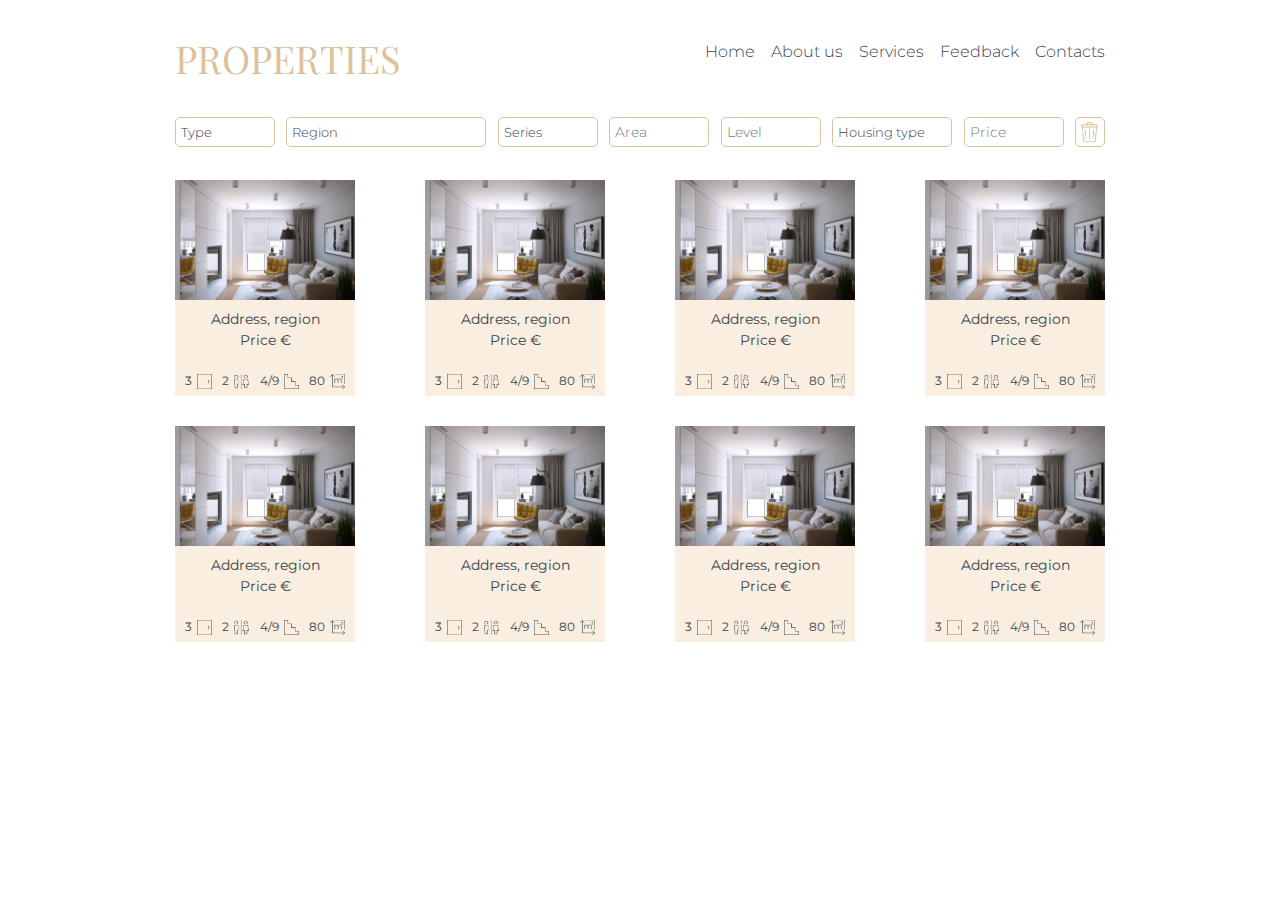
==== commit 11288f9e: "Amend links" ====
--- a/properties.html
+++ b/properties.html
@@ -39,7 +39,7 @@
             <option value="New pr.">New pr.</option>
             <option value="Houses">Houses</option>
             <option value="Land">Land</option>
-            <option value="Все">All</option>
+            <option value="All">All</option>
           </select>
 
           <!-- <label for="region">Region:</label> -->
--- a/styles/pages.css
+++ b/styles/pages.css
@@ -167,7 +167,7 @@
     -moz-appearance: none;
     padding-left: 5px;
     cursor: pointer;
-    background: url('/resources/Окно\ объекты/галочка для выбора фильтра.png') no-repeat right 6px center;
+    background: url('resources/Окно\ объекты/галочка для выбора фильтра.png') no-repeat right 6px center;
     background-size: 10px;
     font-family: 'Montserrat',sans-serif;
     color: #39434C;
